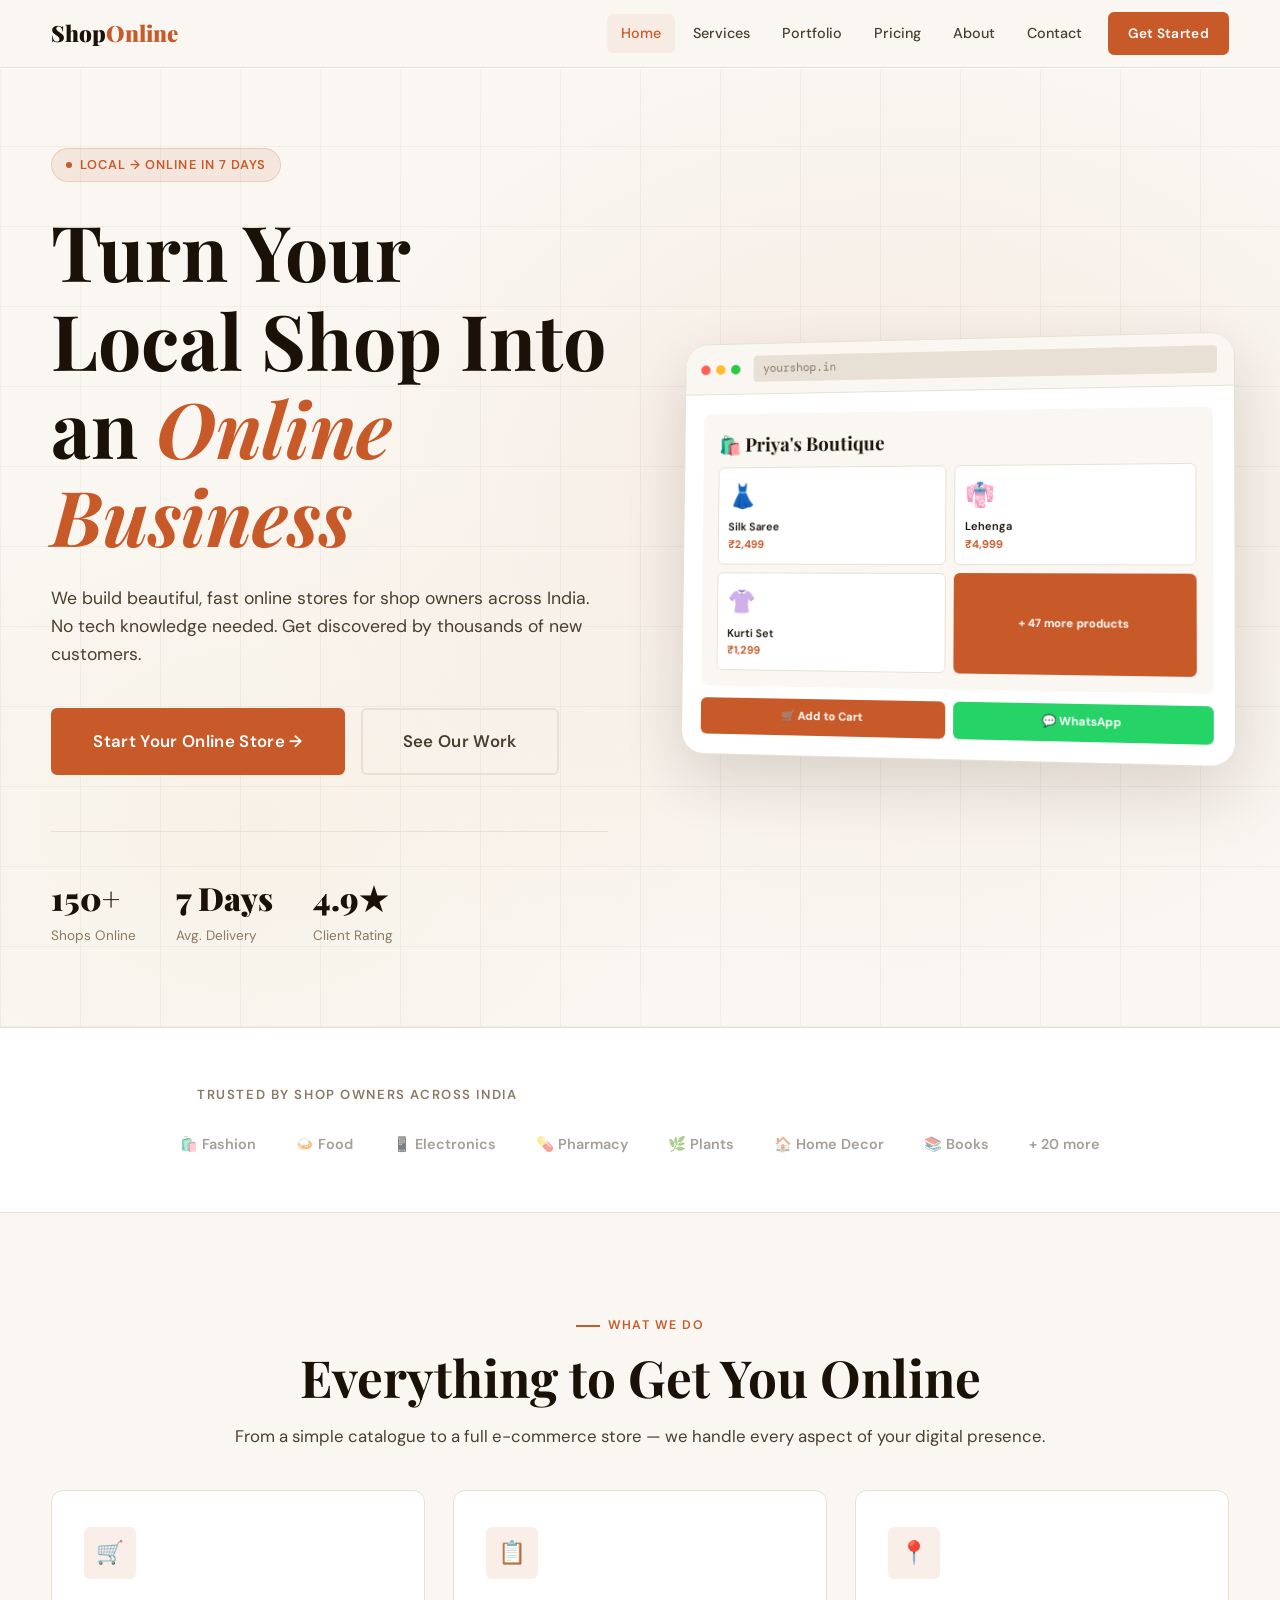
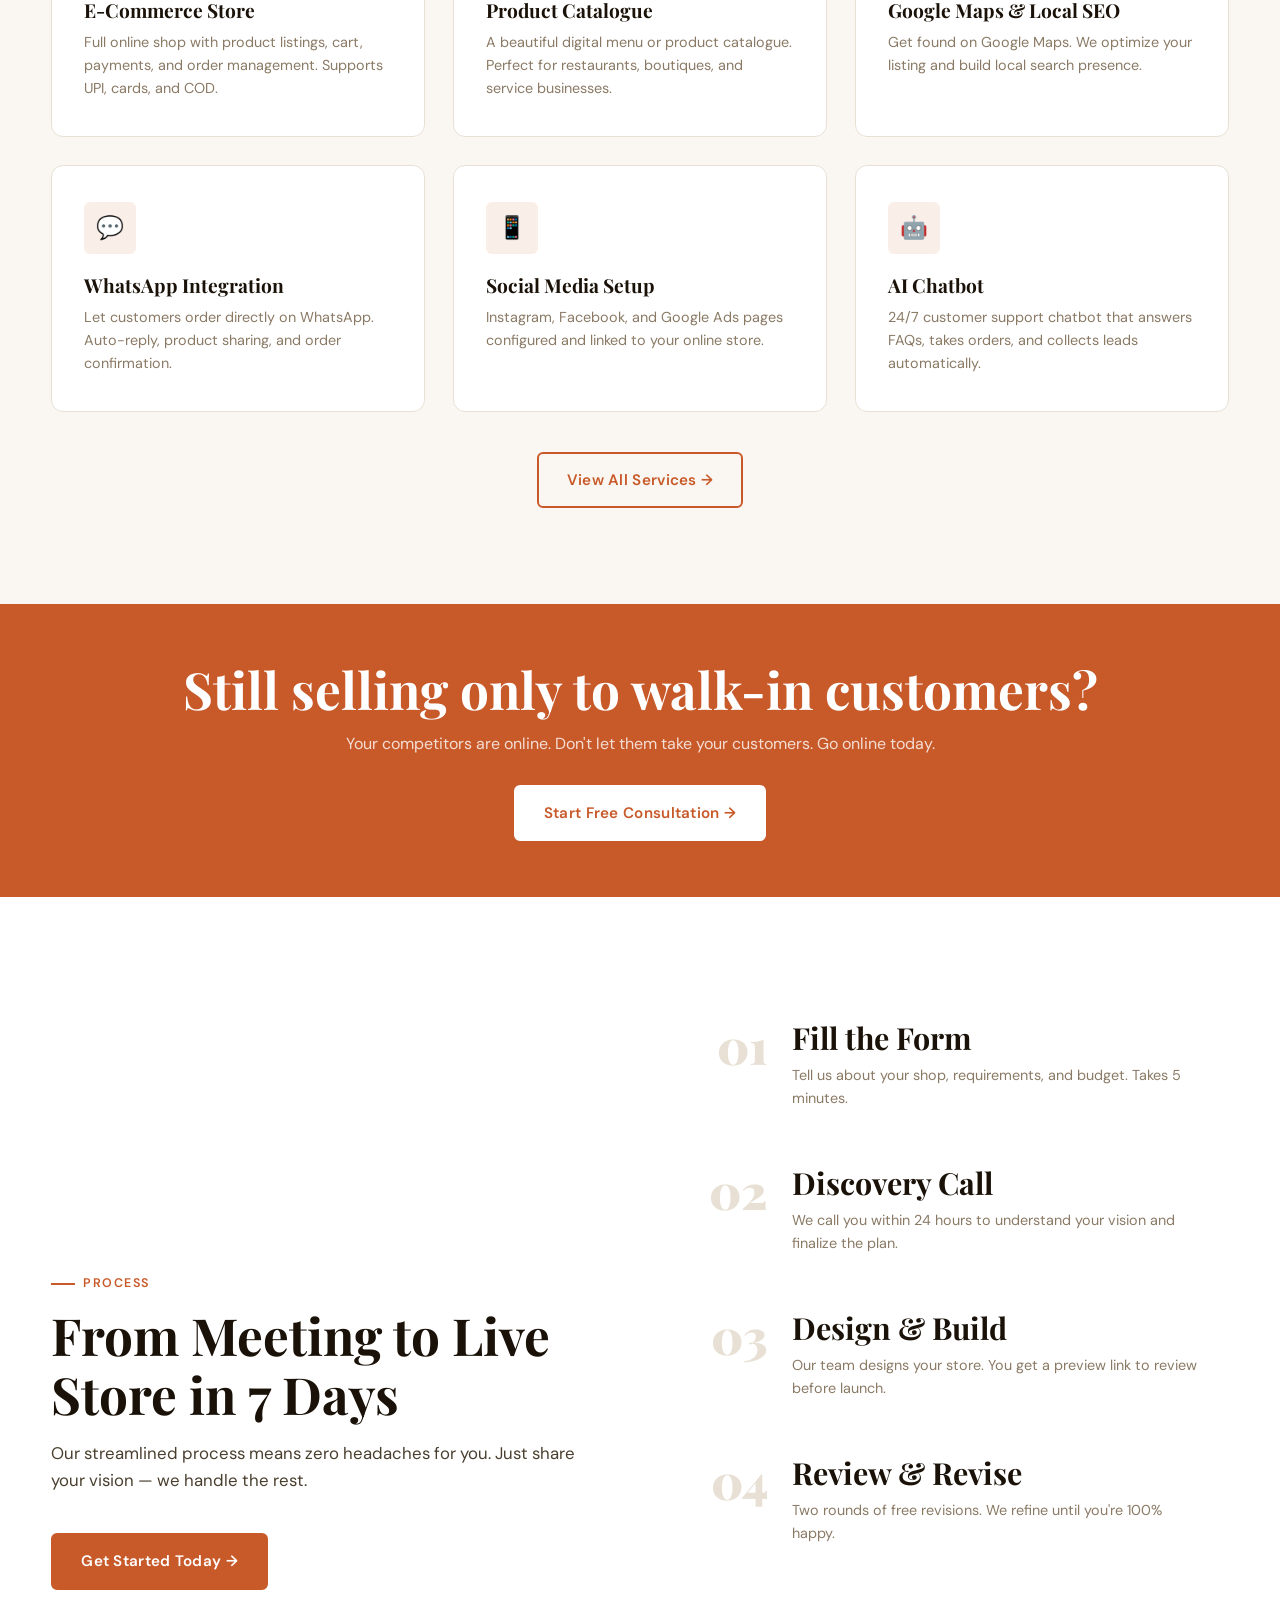
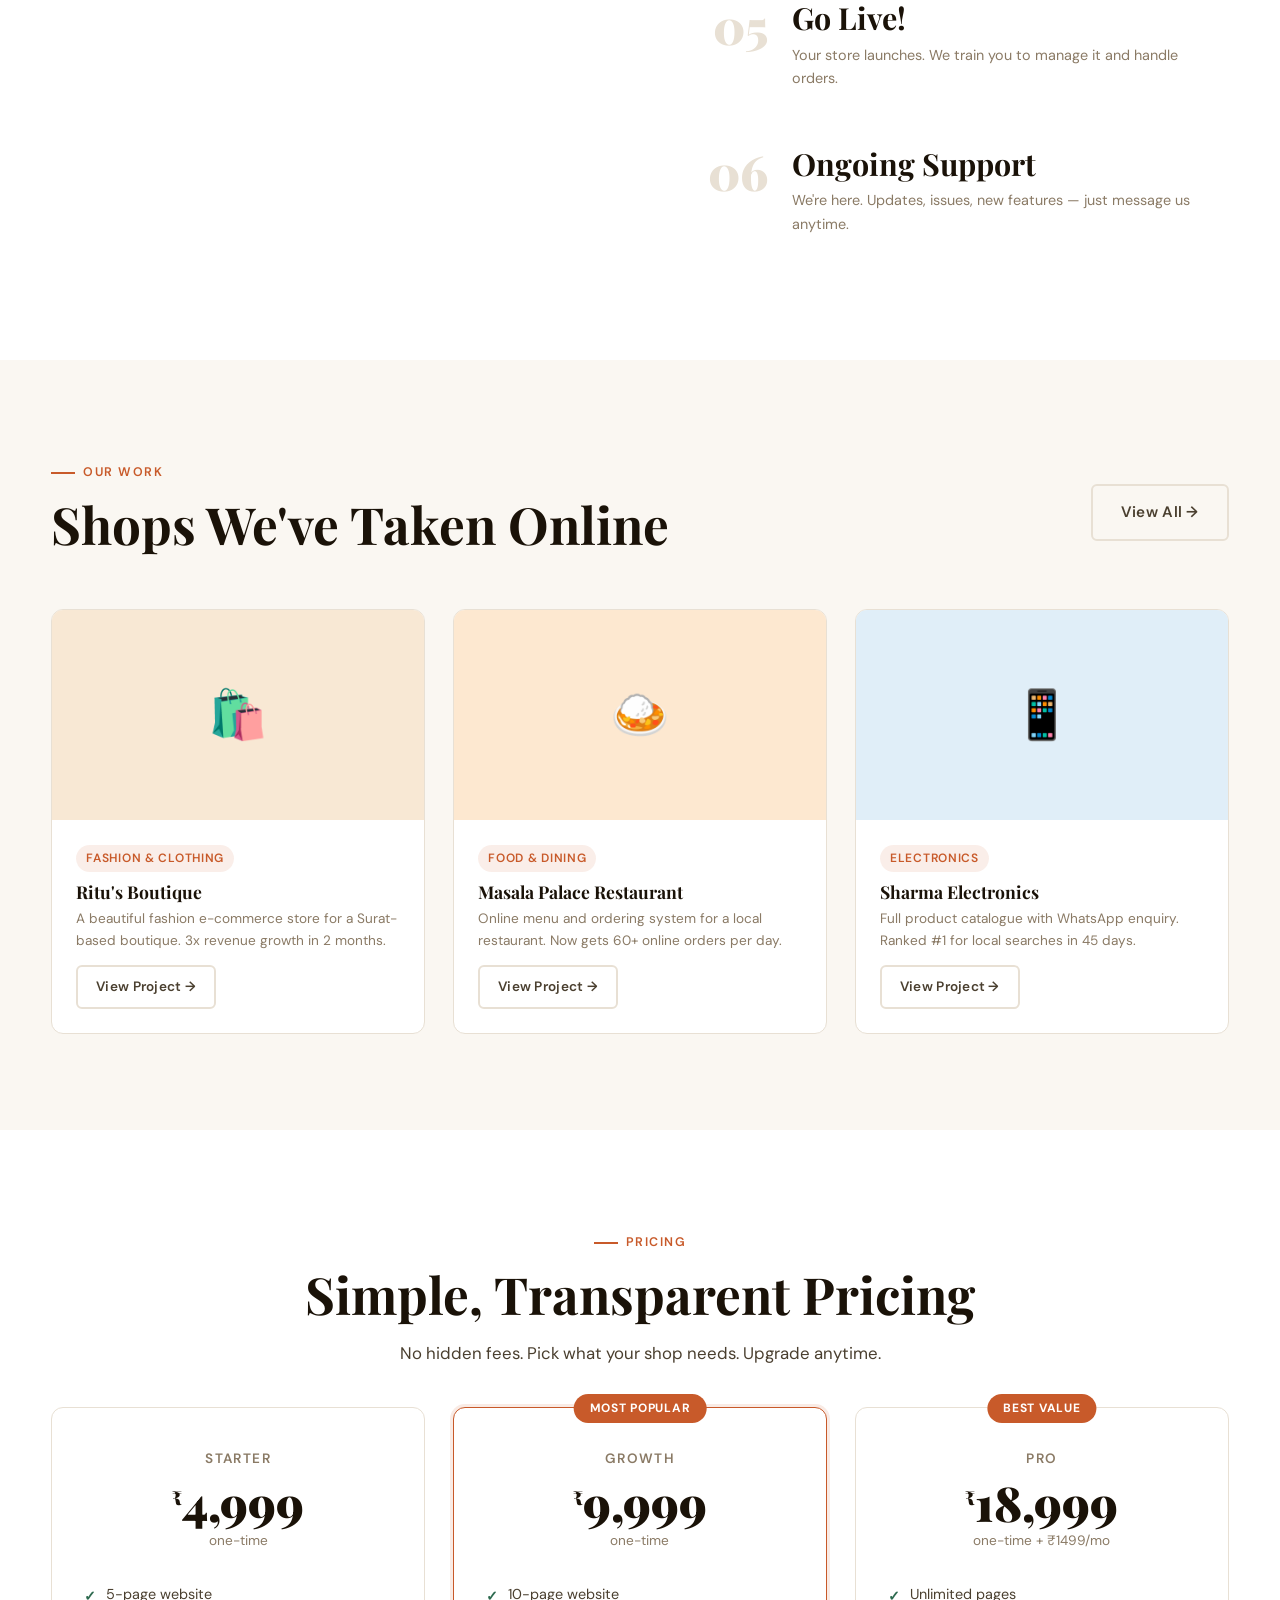
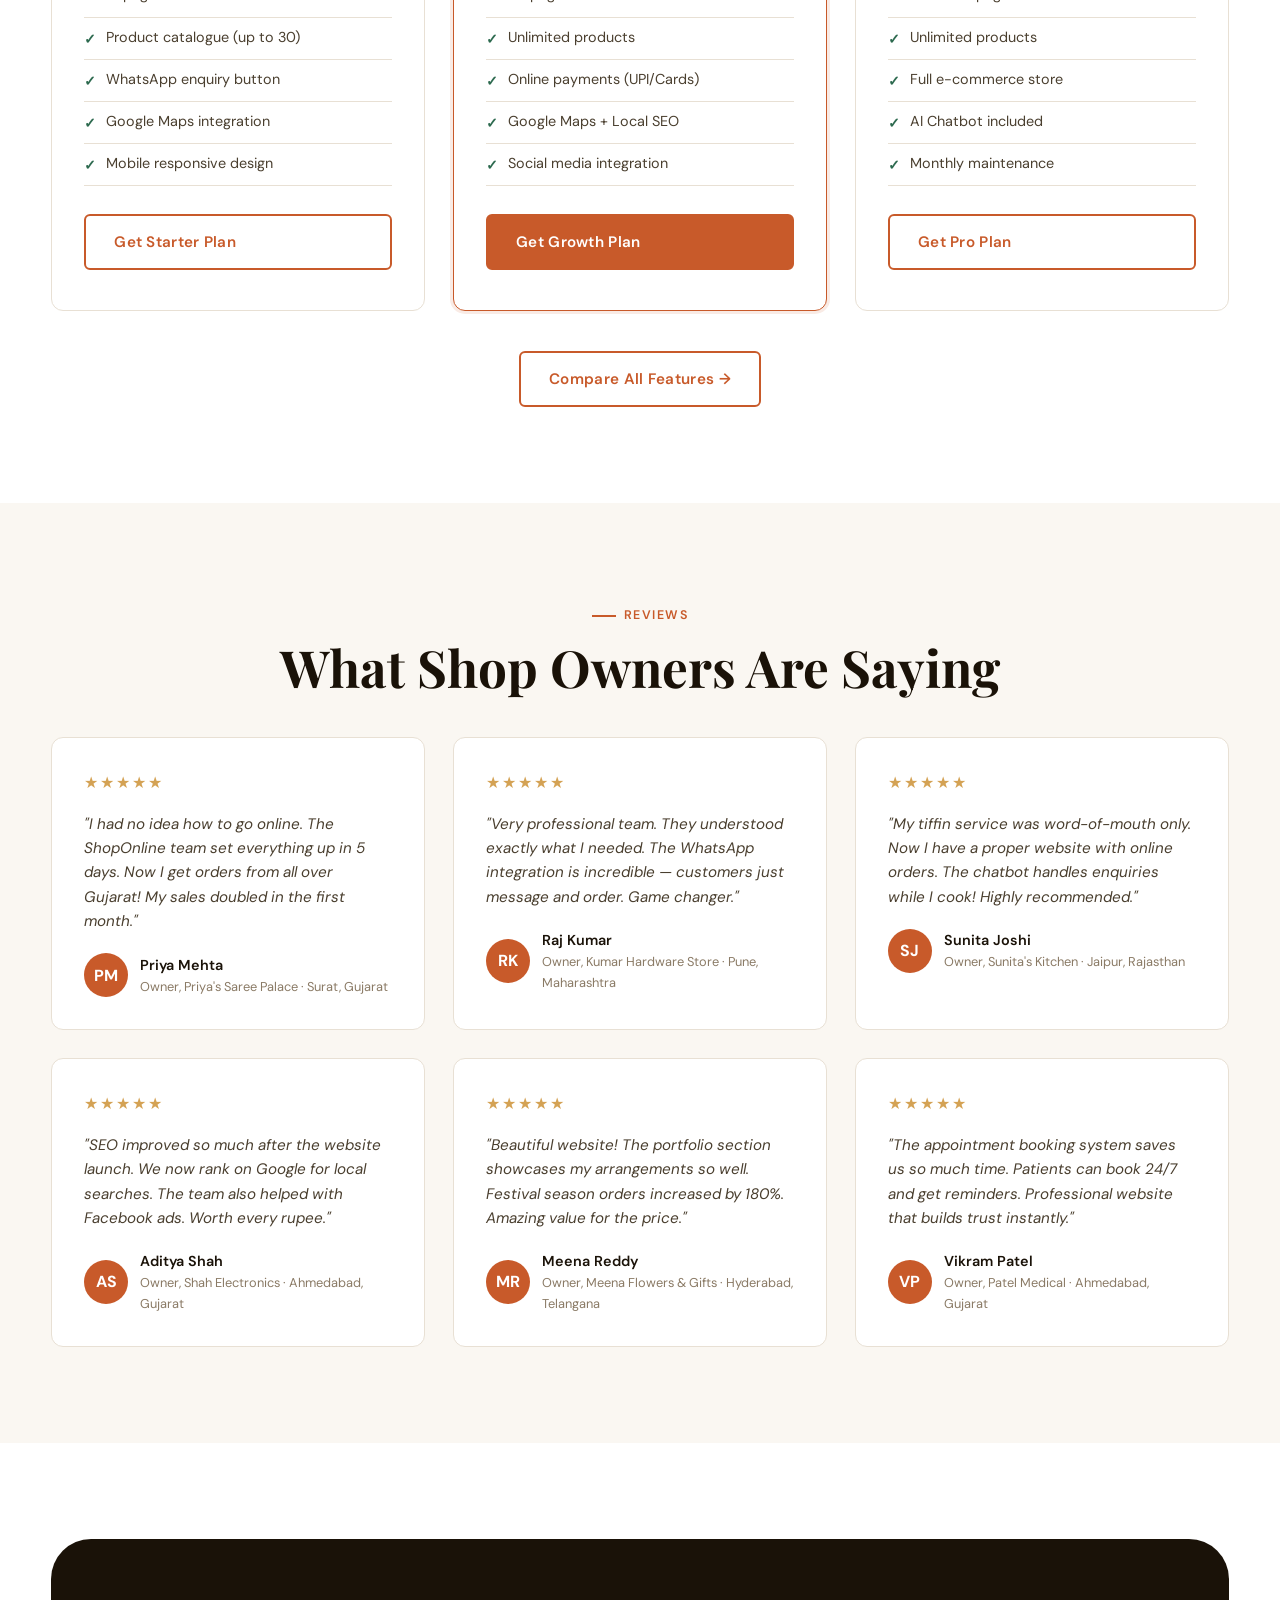
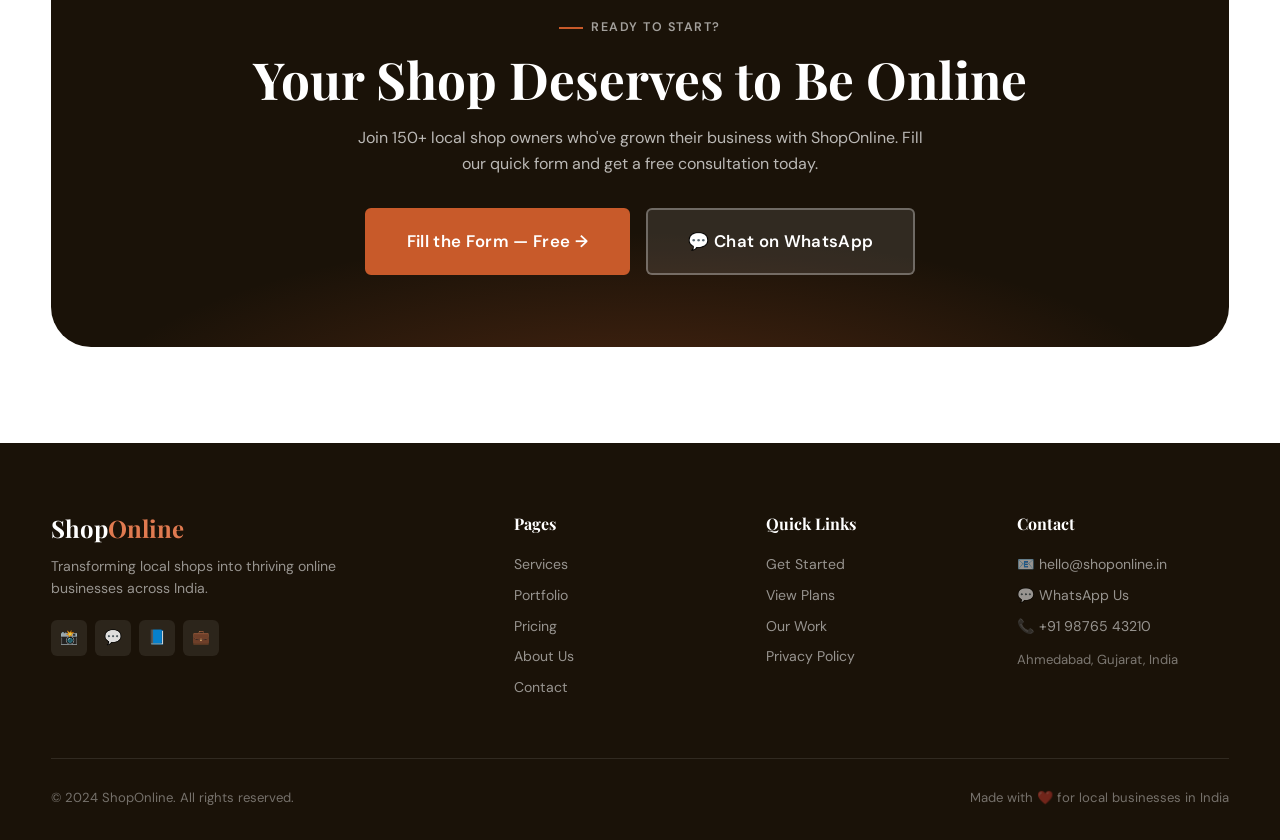
==== index.html @ 73b7eb48 "shoponline files" ====
<!DOCTYPE html>
<html lang="en">
<head>
  <meta charset="UTF-8">
  <meta name="viewport" content="width=device-width, initial-scale=1.0">
  <title>ShopOnline — Turn Your Local Shop Into an Online Business</title>
  <meta name="description" content="We build beautiful online stores for local shop owners across India. Fast, affordable, professional. Go live in 7 days.">
  <meta property="og:title" content="ShopOnline — Turn Your Local Shop Into an Online Business">
  <meta property="og:description" content="We build beautiful online stores for local shop owners across India. Fast, affordable, go live in 7 days.">
  <meta property="og:type" content="website">
  <meta property="og:url" content="https://shoponline.in">
  <meta name="twitter:card" content="summary_large_image">
  <meta name="twitter:title" content="ShopOnline — Local Shop → Online Business">
  <meta name="theme-color" content="#c85a2a">
  <link rel="stylesheet" href="/assets/css/main.css">
  <link rel="icon" href="data:image/svg+xml,<svg xmlns='http://www.w3.org/2000/svg' viewBox='0 0 100 100'><text y='.9em' font-size='90'>🛒</text></svg>">
</head>
<body>

<!-- NAV -->
<nav class="nav" id="mainNav">
  <div class="container nav__inner">
    <a href="/" class="nav__logo">Shop<span>Online</span></a>
    <div class="nav__links">
      <a href="/" class="nav__link active">Home</a>
      <a href="/pages/services.html" class="nav__link">Services</a>
      <a href="/pages/works.html" class="nav__link">Portfolio</a>
      <a href="/pages/pricing.html" class="nav__link">Pricing</a>
      <a href="/pages/about.html" class="nav__link">About</a>
      <a href="/pages/contact.html" class="nav__link">Contact</a>
      <a href="/pages/client-form.html" class="btn btn-primary btn-sm nav__cta">Get Started</a>
    </div>
    <div class="nav__hamburger" id="hamburger">
      <span></span><span></span><span></span>
    </div>
  </div>
  <div class="nav__mobile" id="mobileMenu">
    <a href="/" class="nav__link">Home</a>
    <a href="/pages/services.html" class="nav__link">Services</a>
    <a href="/pages/works.html" class="nav__link">Portfolio</a>
    <a href="/pages/pricing.html" class="nav__link">Pricing</a>
    <a href="/pages/about.html" class="nav__link">About</a>
    <a href="/pages/contact.html" class="nav__link">Contact</a>
    <a href="/pages/client-form.html" class="btn btn-primary w-full" style="margin-top:12px;display:block">Get Started →</a>
  </div>
</nav>

<!-- HERO -->
<section class="hero" id="hero">
  <div class="hero__bg"></div>
  <div class="hero__grid-lines"></div>
  <div class="container">
    <div class="hero__inner">
      <div class="hero__text fade-up">
        <div class="hero__eyebrow">Local → Online in 7 Days</div>
        <h1 class="hero__title">Turn Your Local Shop Into an <em>Online Business</em></h1>
        <p class="hero__desc">We build beautiful, fast online stores for shop owners across India. No tech knowledge needed. Get discovered by thousands of new customers.</p>
        <div class="hero__actions">
          <a href="/pages/client-form.html" class="btn btn-primary btn-lg">Start Your Online Store →</a>
          <a href="/pages/works.html" class="btn btn-ghost btn-lg">See Our Work</a>
        </div>
        <div class="hero__stats">
          <div class="hero__stat">
            <div class="hero__stat-num">150+</div>
            <div class="hero__stat-label">Shops Online</div>
          </div>
          <div class="hero__stat">
            <div class="hero__stat-num">7 Days</div>
            <div class="hero__stat-label">Avg. Delivery</div>
          </div>
          <div class="hero__stat">
            <div class="hero__stat-num">4.9★</div>
            <div class="hero__stat-label">Client Rating</div>
          </div>
        </div>
      </div>
      <div class="hero__visual fade-up" style="transition-delay:.2s">
        <div class="hero__mockup">
          <div class="hero__mockup-bar">
            <div class="hero__mockup-dot"></div>
            <div class="hero__mockup-dot"></div>
            <div class="hero__mockup-dot"></div>
            <div class="hero__mockup-url">yourshop.in</div>
          </div>
          <div class="hero__mockup-content">
            <div style="background:#faf7f2;border-radius:8px;padding:16px;margin-bottom:12px">
              <div style="font-family:'Playfair Display',serif;font-size:1.2rem;font-weight:700;color:#1a1208;margin-bottom:8px">🛍️ Priya's Boutique</div>
              <div style="display:grid;grid-template-columns:1fr 1fr;gap:8px">
                <div style="background:#fff;border-radius:6px;padding:10px;border:1px solid #e8e0d4">
                  <div style="font-size:1.5rem;margin-bottom:4px">👗</div>
                  <div style="font-size:.7rem;font-weight:600;color:#1a1208">Silk Saree</div>
                  <div style="font-size:.7rem;color:#c85a2a;font-weight:700">₹2,499</div>
                </div>
                <div style="background:#fff;border-radius:6px;padding:10px;border:1px solid #e8e0d4">
                  <div style="font-size:1.5rem;margin-bottom:4px">👘</div>
                  <div style="font-size:.7rem;font-weight:600;color:#1a1208">Lehenga</div>
                  <div style="font-size:.7rem;color:#c85a2a;font-weight:700">₹4,999</div>
                </div>
                <div style="background:#fff;border-radius:6px;padding:10px;border:1px solid #e8e0d4">
                  <div style="font-size:1.5rem;margin-bottom:4px">👚</div>
                  <div style="font-size:.7rem;font-weight:600;color:#1a1208">Kurti Set</div>
                  <div style="font-size:.7rem;color:#c85a2a;font-weight:700">₹1,299</div>
                </div>
                <div style="background:#c85a2a;border-radius:6px;padding:10px;display:flex;align-items:center;justify-content:center">
                  <div style="font-size:.7rem;color:#fff;font-weight:700;text-align:center">+ 47 more products</div>
                </div>
              </div>
            </div>
            <div style="display:flex;gap:8px">
              <div style="flex:1;background:#c85a2a;border-radius:6px;padding:9px;text-align:center;font-size:.72rem;color:#fff;font-weight:700">🛒 Add to Cart</div>
              <div style="flex:1;background:#25D366;border-radius:6px;padding:9px;text-align:center;font-size:.72rem;color:#fff;font-weight:700">💬 WhatsApp</div>
            </div>
          </div>
        </div>
      </div>
    </div>
  </div>
</section>

<!-- TRUSTED BY -->
<section class="section--sm" style="background:var(--c-surface);border-top:1px solid var(--c-line);border-bottom:1px solid var(--c-line)">
  <div class="container">
    <div style="text-align:center;margin-bottom:28px">
      <p style="font-size:.82rem;font-weight:600;letter-spacing:.12em;text-transform:uppercase;color:var(--c-ink3)">Trusted by shop owners across India</p>
    </div>
    <div style="display:flex;justify-content:center;align-items:center;gap:40px;flex-wrap:wrap;opacity:.5">
      <span style="font-size:.9rem;font-weight:600;color:var(--c-ink2)">🛍️ Fashion</span>
      <span style="font-size:.9rem;font-weight:600;color:var(--c-ink2)">🍛 Food</span>
      <span style="font-size:.9rem;font-weight:600;color:var(--c-ink2)">📱 Electronics</span>
      <span style="font-size:.9rem;font-weight:600;color:var(--c-ink2)">💊 Pharmacy</span>
      <span style="font-size:.9rem;font-weight:600;color:var(--c-ink2)">🌿 Plants</span>
      <span style="font-size:.9rem;font-weight:600;color:var(--c-ink2)">🏠 Home Decor</span>
      <span style="font-size:.9rem;font-weight:600;color:var(--c-ink2)">📚 Books</span>
      <span style="font-size:.9rem;font-weight:600;color:var(--c-ink2)">+ 20 more</span>
    </div>
  </div>
</section>

<!-- SERVICES PREVIEW -->
<section class="section" id="services-preview">
  <div class="container">
    <div class="text-center mb-6 fade-up">
      <div class="section-label">What We Do</div>
      <h2 class="section-title">Everything to Get You Online</h2>
      <p class="section-desc" style="margin:0 auto">From a simple catalogue to a full e-commerce store — we handle every aspect of your digital presence.</p>
    </div>
    <div class="grid-3" id="services-grid">
      <!-- Rendered by JS -->
    </div>
    <div class="text-center mt-6 fade-up">
      <a href="/pages/services.html" class="btn btn-outline">View All Services →</a>
    </div>
  </div>
</section>

<!-- CTA 1 -->
<section class="section--sm" style="background:var(--c-terra);color:#fff">
  <div class="container" style="text-align:center">
    <h2 style="color:#fff;margin-bottom:12px">Still selling only to walk-in customers?</h2>
    <p style="color:rgba(255,255,255,.8);margin:0 auto 28px">Your competitors are online. Don't let them take your customers. Go online today.</p>
    <a href="/pages/client-form.html" class="btn" style="background:#fff;color:var(--c-terra);border-color:#fff">Start Free Consultation →</a>
  </div>
</section>

<!-- HOW IT WORKS -->
<section class="section" style="background:var(--c-surface)" id="how-it-works">
  <div class="container">
    <div class="grid-2" style="gap:80px;align-items:center">
      <div class="fade-up">
        <div class="section-label">Process</div>
        <h2 class="section-title">From Meeting to Live Store in 7 Days</h2>
        <p class="section-desc mb-6">Our streamlined process means zero headaches for you. Just share your vision — we handle the rest.</p>
        <a href="/pages/client-form.html" class="btn btn-primary">Get Started Today →</a>
      </div>
      <div id="steps-container" class="fade-up" style="transition-delay:.15s">
        <!-- Rendered by JS -->
      </div>
    </div>
  </div>
</section>

<!-- PORTFOLIO PREVIEW -->
<section class="section" id="portfolio-preview">
  <div class="container">
    <div class="flex-between mb-6">
      <div class="fade-up">
        <div class="section-label">Our Work</div>
        <h2 class="section-title">Shops We've Taken Online</h2>
      </div>
      <a href="/pages/works.html" class="btn btn-ghost fade-up" style="flex-shrink:0">View All →</a>
    </div>
    <div class="grid-3" id="portfolio-grid">
      <!-- Rendered by JS -->
    </div>
  </div>
</section>

<!-- PRICING PREVIEW -->
<section class="section" style="background:var(--c-surface)" id="pricing-preview">
  <div class="container">
    <div class="text-center mb-6 fade-up">
      <div class="section-label">Pricing</div>
      <h2 class="section-title">Simple, Transparent Pricing</h2>
      <p class="section-desc" style="margin:0 auto">No hidden fees. Pick what your shop needs. Upgrade anytime.</p>
    </div>
    <div class="grid-3" id="pricing-grid">
      <!-- Rendered by JS -->
    </div>
    <div class="text-center mt-6 fade-up">
      <a href="/pages/pricing.html" class="btn btn-outline">Compare All Features →</a>
    </div>
  </div>
</section>

<!-- TESTIMONIALS -->
<section class="section" id="testimonials">
  <div class="container">
    <div class="text-center mb-6 fade-up">
      <div class="section-label">Reviews</div>
      <h2 class="section-title">What Shop Owners Are Saying</h2>
    </div>
    <div class="grid-3" id="testimonials-grid">
      <!-- Rendered by JS -->
    </div>
  </div>
</section>

<!-- CTA FINAL -->
<section class="section" style="background:var(--c-surface)">
  <div class="container">
    <div class="cta-banner fade-up">
      <div class="section-label" style="justify-content:center;color:rgba(255,255,255,.6)">Ready to Start?</div>
      <h2>Your Shop Deserves to Be Online</h2>
      <p>Join 150+ local shop owners who've grown their business with ShopOnline. Fill our quick form and get a free consultation today.</p>
      <div style="display:flex;gap:16px;justify-content:center;flex-wrap:wrap">
        <a href="/pages/client-form.html" class="btn btn-primary btn-lg">Fill the Form — Free →</a>
        <a href="https://wa.me/919876543210" class="btn btn-lg" style="background:rgba(255,255,255,.1);color:#fff;border-color:rgba(255,255,255,.3)">💬 Chat on WhatsApp</a>
      </div>
    </div>
  </div>
</section>

<!-- FOOTER -->
<footer class="footer">
  <div class="container">
    <div class="footer__grid">
      <div class="footer__brand">
        <h3>Shop<span>Online</span></h3>
        <p>Transforming local shops into thriving online businesses across India.</p>
        <div class="footer__social" style="margin-top:20px">
          <a href="#" title="Instagram">📸</a>
          <a href="#" title="WhatsApp">💬</a>
          <a href="#" title="Facebook">📘</a>
          <a href="#" title="LinkedIn">💼</a>
        </div>
      </div>
      <div class="footer__col">
        <h4>Pages</h4>
        <a href="/pages/services.html">Services</a>
        <a href="/pages/works.html">Portfolio</a>
        <a href="/pages/pricing.html">Pricing</a>
        <a href="/pages/about.html">About Us</a>
        <a href="/pages/contact.html">Contact</a>
      </div>
      <div class="footer__col">
        <h4>Quick Links</h4>
        <a href="/pages/client-form.html">Get Started</a>
        <a href="/pages/pricing.html">View Plans</a>
        <a href="/pages/works.html">Our Work</a>
        <a href="/pages/privacy.html">Privacy Policy</a>
      </div>
      <div class="footer__col">
        <h4>Contact</h4>
        <a href="mailto:hello@shoponline.in">📧 hello@shoponline.in</a>
        <a href="https://wa.me/919876543210">💬 WhatsApp Us</a>
        <a href="tel:+919876543210">📞 +91 98765 43210</a>
        <span style="display:block;margin-top:8px;font-size:.82rem;opacity:.5">Ahmedabad, Gujarat, India</span>
      </div>
    </div>
    <div class="footer__bottom">
      <span>© 2024 ShopOnline. All rights reserved.</span>
      <span>Made with ❤️ for local businesses in India</span>
    </div>
  </div>
</footer>

<div class="toast-container" id="toastContainer"></div>

<script src="/assets/js/core.js"></script>
<script>
(async function() {
  // Load data
  const [site, pages] = await Promise.all([
    fetch('/data/site.json').then(r=>r.json()).catch(()=>({})),
    fetch('/data/pages.json').then(r=>r.json()).catch(()=>({}))
  ]);

  // Services preview (first 6)
  const servicesGrid = document.getElementById('services-grid');
  if (servicesGrid && pages.services) {
    servicesGrid.innerHTML = pages.services.items.slice(0,6).map(s => `
      <div class="card service-card fade-up">
        <div class="service-card__icon">${s.icon}</div>
        <h3>${s.title}</h3>
        <p>${s.description}</p>
      </div>`).join('');
  }

  // Steps
  const stepsContainer = document.getElementById('steps-container');
  if (stepsContainer && pages.howItWorks) {
    stepsContainer.innerHTML = pages.howItWorks.steps.map(s => `
      <div class="step">
        <div class="step__num">${s.num}</div>
        <div class="step__content">
          <h3>${s.title}</h3>
          <p>${s.desc}</p>
        </div>
      </div>`).join('');
  }

  // Portfolio preview (first 3)
  const portfolioGrid = document.getElementById('portfolio-grid');
  if (portfolioGrid && pages.portfolio) {
    portfolioGrid.innerHTML = pages.portfolio.items.slice(0,3).map(p => `
      <div class="card portfolio-card fade-up">
        <div class="portfolio-card__img" style="background:${p.imageColor}">
          <span style="font-size:3rem">${p.image}</span>
        </div>
        <div class="portfolio-card__body">
          <div class="portfolio-card__tag">${p.category}</div>
          <h3>${p.title}</h3>
          <p>${p.description}</p>
          <a href="${p.link}" class="btn btn-ghost btn-sm">View Project →</a>
        </div>
      </div>`).join('');
  }

  // Pricing preview
  const pricingGrid = document.getElementById('pricing-grid');
  if (pricingGrid && pages.pricing) {
    pricingGrid.innerHTML = pages.pricing.plans.map(p => `
      <div class="card pricing-card fade-up ${p.featured ? 'pricing-card--featured' : ''}">
        ${p.badge ? `<div class="pricing-card__badge">${p.badge}</div>` : ''}
        <div class="pricing-card__name">${p.name}</div>
        <div class="pricing-card__price"><sup>${pages.pricing.currency}</sup>${p.price.toLocaleString('en-IN')}</div>
        <div class="pricing-card__period">${p.period}</div>
        <div class="pricing-card__features">
          ${p.features.slice(0,5).map(f => `
            <div class="pricing-card__feature">
              <span class="pricing-card__feature-icon ${f.included ? '' : 'no'}">${f.included ? '✓' : '—'}</span>
              <span>${f.text}</span>
            </div>`).join('')}
        </div>
        <a href="/pages/client-form.html?plan=${p.id}" class="btn ${p.featured ? 'btn-primary' : 'btn-outline'} w-full">${p.cta}</a>
      </div>`).join('');
  }

  // Testimonials
  const testimonialsGrid = document.getElementById('testimonials-grid');
  if (testimonialsGrid && pages.testimonials) {
    testimonialsGrid.innerHTML = pages.testimonials.slice(0,6).map(t => `
      <div class="card testimonial-card fade-up">
        <div class="testimonial-card__stars">${'★'.repeat(t.stars)}</div>
        <p class="testimonial-card__text">"${t.text}"</p>
        <div class="testimonial-card__author">
          <div class="testimonial-card__avatar" style="background:var(--c-terra)">${t.avatar}</div>
          <div>
            <div class="testimonial-card__name">${t.name}</div>
            <div class="testimonial-card__role">${t.role} · ${t.location}</div>
          </div>
        </div>
      </div>`).join('');
  }

  ScrollAnim.init();
})();
</script>
</body>
</html>
---- assets/css/main.css ----
/* ============================================
   ShopOnline — Main CSS
   Design: Warm editorial — terracotta × ink × cream
   ============================================ */

@import url('https://fonts.googleapis.com/css2?family=Playfair+Display:ital,wght@0,400;0,700;0,900;1,400&family=DM+Sans:wght@300;400;500;600&family=DM+Mono:wght@400;500&display=swap');

/* --- Tokens --- */
:root {
  --c-bg:       #faf7f2;
  --c-surface:  #ffffff;
  --c-ink:      #1a1208;
  --c-ink2:     #4a3f2f;
  --c-ink3:     #8a7a65;
  --c-terra:    #c85a2a;
  --c-terra2:   #e07a50;
  --c-gold:     #d4a254;
  --c-green:    #2d6a4f;
  --c-line:     #e8e0d4;
  --c-success:  #2d6a4f;
  --c-error:    #c0392b;

  --r-sm: 6px;
  --r-md: 12px;
  --r-lg: 24px;
  --r-xl: 40px;

  --shadow-sm: 0 2px 8px rgba(26,18,8,.06);
  --shadow-md: 0 8px 32px rgba(26,18,8,.10);
  --shadow-lg: 0 24px 64px rgba(26,18,8,.14);

  --font-display: 'Playfair Display', Georgia, serif;
  --font-body:    'DM Sans', sans-serif;
  --font-mono:    'DM Mono', monospace;

  --max-w: 1200px;
  --nav-h: 68px;
}

/* --- Reset --- */
*, *::before, *::after { box-sizing: border-box; margin: 0; padding: 0; }
html { scroll-behavior: smooth; -webkit-text-size-adjust: 100%; }
body {
  font-family: var(--font-body);
  background: var(--c-bg);
  color: var(--c-ink);
  line-height: 1.6;
  font-size: 16px;
  overflow-x: hidden;
}
img { max-width: 100%; height: auto; display: block; }
a { color: inherit; text-decoration: none; }
button { cursor: pointer; font-family: inherit; }
ul, ol { list-style: none; }
input, textarea, select { font-family: inherit; }

/* --- Typography --- */
h1,h2,h3,h4,h5 { font-family: var(--font-display); line-height: 1.15; }
h1 { font-size: clamp(2.4rem, 6vw, 5rem); }
h2 { font-size: clamp(1.9rem, 4vw, 3.2rem); }
h3 { font-size: clamp(1.3rem, 2.5vw, 1.9rem); }
h4 { font-size: 1.2rem; font-weight: 700; }
p { color: var(--c-ink2); max-width: 68ch; }

/* --- Layout --- */
.container { width: 92%; max-width: var(--max-w); margin: 0 auto; }
.section { padding: 96px 0; }
.section--sm { padding: 56px 0; }
.section--lg { padding: 128px 0; }
.grid-2 { display: grid; grid-template-columns: 1fr 1fr; gap: 32px; }
.grid-3 { display: grid; grid-template-columns: repeat(3,1fr); gap: 28px; }
.grid-4 { display: grid; grid-template-columns: repeat(4,1fr); gap: 24px; }
.flex { display: flex; }
.flex-center { display: flex; align-items: center; justify-content: center; }
.flex-between { display: flex; align-items: center; justify-content: space-between; }
.gap-2 { gap: 8px; }
.gap-3 { gap: 16px; }
.gap-4 { gap: 24px; }

/* --- Buttons --- */
.btn {
  display: inline-flex; align-items: center; gap: 8px;
  padding: 14px 28px; border-radius: var(--r-sm);
  font-size: .95rem; font-weight: 600; letter-spacing: .02em;
  border: 2px solid transparent;
  transition: all .22s cubic-bezier(.4,0,.2,1);
  white-space: nowrap;
}
.btn-primary {
  background: var(--c-terra); color: #fff;
  border-color: var(--c-terra);
}
.btn-primary:hover { background: var(--c-ink); border-color: var(--c-ink); transform: translateY(-1px); box-shadow: var(--shadow-md); }
.btn-outline {
  background: transparent; color: var(--c-terra);
  border-color: var(--c-terra);
}
.btn-outline:hover { background: var(--c-terra); color: #fff; }
.btn-ghost { background: transparent; color: var(--c-ink2); border-color: var(--c-line); }
.btn-ghost:hover { border-color: var(--c-ink2); color: var(--c-ink); }
.btn-lg { padding: 18px 40px; font-size: 1.05rem; }
.btn-sm { padding: 9px 18px; font-size: .85rem; }
.btn-icon { width: 44px; height: 44px; padding: 0; border-radius: 50%; justify-content: center; }

/* --- Cards --- */
.card {
  background: var(--c-surface);
  border: 1px solid var(--c-line);
  border-radius: var(--r-md);
  padding: 32px;
  transition: box-shadow .22s, transform .22s;
}
.card:hover { box-shadow: var(--shadow-md); transform: translateY(-2px); }
.card--dark { background: var(--c-ink); color: #fff; border-color: transparent; }
.card--terra { background: var(--c-terra); color: #fff; border-color: transparent; }
.card--gold { background: var(--c-gold); color: var(--c-ink); border-color: transparent; }

/* --- Nav --- */
.nav {
  position: fixed; top: 0; left: 0; right: 0; z-index: 900;
  height: var(--nav-h);
  background: rgba(250,247,242,.92);
  backdrop-filter: blur(12px);
  border-bottom: 1px solid var(--c-line);
  transition: box-shadow .3s;
}
.nav.scrolled { box-shadow: var(--shadow-sm); }
.nav__inner { height: 100%; display: flex; align-items: center; justify-content: space-between; }
.nav__logo { font-family: var(--font-display); font-size: 1.4rem; font-weight: 900; color: var(--c-ink); }
.nav__logo span { color: var(--c-terra); }
.nav__links { display: flex; gap: 4px; align-items: center; }
.nav__link { padding: 8px 14px; border-radius: var(--r-sm); font-size: .9rem; font-weight: 500; color: var(--c-ink2); transition: all .18s; }
.nav__link:hover, .nav__link.active { color: var(--c-terra); background: rgba(200,90,42,.07); }
.nav__cta { margin-left: 8px; }
.nav__hamburger { display: none; flex-direction: column; gap: 5px; padding: 8px; cursor: pointer; border: none; background: none; }
.nav__hamburger span { display: block; width: 22px; height: 2px; background: var(--c-ink); border-radius: 2px; transition: transform .25s, opacity .25s; }

/* Mobile menu — hidden by default at ALL sizes via max-height transition */
.nav__mobile {
  display: block;               /* always in DOM flow */
  max-height: 0;                /* collapsed */
  overflow: hidden;
  background: var(--c-surface);
  border-bottom: 1px solid transparent;
  transition: max-height .3s ease, border-color .3s, padding .3s;
  position: fixed;
  top: var(--nav-h);
  left: 0; right: 0;
  z-index: 898;
  padding: 0 16px;
  box-shadow: none;
}

/* Open state — driven by JS adding data-open on the nav element */
.nav[data-open] .nav__mobile {
  max-height: 480px;
  border-color: var(--c-line);
  padding: 12px 16px 16px;
  box-shadow: var(--shadow-md);
}

/* Hamburger X animation when open */
.nav[data-open] .nav__hamburger span:nth-child(1) { transform: translateY(7px) rotate(45deg); }
.nav[data-open] .nav__hamburger span:nth-child(2) { opacity: 0; transform: scaleX(0); }
.nav[data-open] .nav__hamburger span:nth-child(3) { transform: translateY(-7px) rotate(-45deg); }

/* --- Hero --- */
.hero {
  min-height: 100vh;
  padding-top: var(--nav-h);
  background: var(--c-bg);
  position: relative;
  overflow: hidden;
  display: flex; align-items: center;
}
.hero__bg {
  position: absolute; inset: 0;
  background: radial-gradient(ellipse 80% 80% at 70% 50%, rgba(200,90,42,.08) 0%, transparent 65%),
              radial-gradient(ellipse 60% 60% at 20% 80%, rgba(212,162,84,.07) 0%, transparent 60%);
}
.hero__grid-lines {
  position: absolute; inset: 0; opacity: .04;
  background-image: repeating-linear-gradient(0deg,var(--c-ink) 0,var(--c-ink) 1px,transparent 1px,transparent 80px),
                    repeating-linear-gradient(90deg,var(--c-ink) 0,var(--c-ink) 1px,transparent 1px,transparent 80px);
}
.hero__inner { position: relative; z-index: 1; display: grid; grid-template-columns: 1fr 1fr; gap: 64px; align-items: center; padding: 80px 0; }
.hero__eyebrow { display: inline-flex; align-items: center; gap: 8px; background: rgba(200,90,42,.1); color: var(--c-terra); border: 1px solid rgba(200,90,42,.2); padding: 6px 14px; border-radius: 100px; font-size: .8rem; font-weight: 600; letter-spacing: .08em; text-transform: uppercase; margin-bottom: 24px; }
.hero__eyebrow::before { content: ''; width: 6px; height: 6px; background: var(--c-terra); border-radius: 50%; animation: pulse 2s infinite; }
.hero__title { margin-bottom: 24px; }
.hero__title em { font-style: italic; color: var(--c-terra); }
.hero__desc { font-size: 1.1rem; color: var(--c-ink2); margin-bottom: 40px; max-width: 52ch; }
.hero__actions { display: flex; gap: 16px; flex-wrap: wrap; }
.hero__stats { display: flex; gap: 40px; margin-top: 56px; padding-top: 40px; border-top: 1px solid var(--c-line); }
.hero__stat-num { font-family: var(--font-display); font-size: 2rem; font-weight: 900; color: var(--c-ink); }
.hero__stat-label { font-size: .85rem; color: var(--c-ink3); margin-top: 2px; }
.hero__visual { position: relative; }
.hero__mockup {
  background: var(--c-surface);
  border: 1px solid var(--c-line);
  border-radius: var(--r-lg);
  overflow: hidden;
  box-shadow: var(--shadow-lg);
  transform: perspective(1200px) rotateY(-8deg) rotateX(2deg);
  transition: transform .6s;
}
.hero__mockup:hover { transform: perspective(1200px) rotateY(-4deg) rotateX(1deg); }
.hero__mockup-bar { display: flex; align-items: center; gap: 6px; padding: 12px 16px; background: var(--c-bg); border-bottom: 1px solid var(--c-line); }
.hero__mockup-dot { width: 10px; height: 10px; border-radius: 50%; }
.hero__mockup-dot:nth-child(1) { background: #ff5f57; }
.hero__mockup-dot:nth-child(2) { background: #ffbd2e; }
.hero__mockup-dot:nth-child(3) { background: #28ca41; }
.hero__mockup-url { flex: 1; background: var(--c-line); border-radius: 4px; padding: 4px 10px; font-size: .75rem; font-family: var(--font-mono); color: var(--c-ink3); margin-left: 8px; }
.hero__mockup-content { padding: 20px; }

/* --- Section headers --- */
.section-label { display: inline-flex; align-items: center; gap: 8px; font-size: .78rem; font-weight: 600; letter-spacing: .12em; text-transform: uppercase; color: var(--c-terra); margin-bottom: 12px; }
.section-label::before { content: ''; display: block; width: 24px; height: 2px; background: var(--c-terra); }
.section-title { margin-bottom: 16px; }
.section-desc { font-size: 1.05rem; color: var(--c-ink2); }

/* --- Service cards --- */
.service-card { padding: 36px 32px; }
.service-card__icon { width: 52px; height: 52px; border-radius: var(--r-sm); background: rgba(200,90,42,.1); color: var(--c-terra); display: flex; align-items: center; justify-content: center; margin-bottom: 20px; font-size: 1.4rem; }
.service-card h3 { font-size: 1.2rem; margin-bottom: 10px; }
.service-card p { font-size: .9rem; color: var(--c-ink3); }

/* --- Portfolio --- */
.portfolio-card { padding: 0; overflow: hidden; }
.portfolio-card__img { width: 100%; aspect-ratio: 16/9; object-fit: cover; background: var(--c-bg); display: flex; align-items: center; justify-content: center; font-size: 3rem; }
.portfolio-card__body { padding: 24px; }
.portfolio-card__tag { display: inline-block; background: rgba(200,90,42,.1); color: var(--c-terra); font-size: .75rem; font-weight: 600; letter-spacing: .06em; text-transform: uppercase; padding: 4px 10px; border-radius: 100px; margin-bottom: 10px; }
.portfolio-card h3 { font-size: 1.1rem; margin-bottom: 6px; }
.portfolio-card p { font-size: .85rem; color: var(--c-ink3); margin-bottom: 14px; }

/* --- Pricing --- */
.pricing-card { text-align: center; padding: 40px 32px; position: relative; }
.pricing-card--featured { border-color: var(--c-terra); box-shadow: 0 0 0 3px rgba(200,90,42,.12); }
.pricing-card__badge { position: absolute; top: -14px; left: 50%; transform: translateX(-50%); background: var(--c-terra); color: #fff; font-size: .75rem; font-weight: 700; padding: 5px 16px; border-radius: 100px; letter-spacing: .06em; text-transform: uppercase; white-space: nowrap; }
.pricing-card__name { font-size: .85rem; font-weight: 600; text-transform: uppercase; letter-spacing: .1em; color: var(--c-ink3); margin-bottom: 8px; }
.pricing-card__price { font-family: var(--font-display); font-size: 3rem; font-weight: 900; color: var(--c-ink); line-height: 1; }
.pricing-card__price sup { font-size: 1.2rem; vertical-align: super; }
.pricing-card__period { font-size: .85rem; color: var(--c-ink3); margin-top: 4px; margin-bottom: 24px; }
.pricing-card__features { text-align: left; margin-bottom: 28px; }
.pricing-card__feature { display: flex; align-items: flex-start; gap: 10px; padding: 8px 0; border-bottom: 1px solid var(--c-line); font-size: .9rem; color: var(--c-ink2); }
.pricing-card__feature-icon { color: var(--c-green); font-weight: 700; flex-shrink: 0; margin-top: 2px; }
.pricing-card__feature-icon.no { color: var(--c-ink3); }

/* --- Testimonials --- */
.testimonial-card { padding: 32px; }
.testimonial-card__stars { color: var(--c-gold); font-size: 1rem; margin-bottom: 16px; letter-spacing: 2px; }
.testimonial-card__text { font-size: .95rem; color: var(--c-ink2); margin-bottom: 20px; font-style: italic; }
.testimonial-card__author { display: flex; align-items: center; gap: 12px; }
.testimonial-card__avatar { width: 44px; height: 44px; border-radius: 50%; background: var(--c-terra); color: #fff; display: flex; align-items: center; justify-content: center; font-weight: 700; font-size: 1rem; flex-shrink: 0; }
.testimonial-card__name { font-weight: 600; font-size: .9rem; }
.testimonial-card__role { font-size: .8rem; color: var(--c-ink3); }

/* --- How it works --- */
.step { display: flex; gap: 24px; padding: 28px; border-radius: var(--r-md); }
.step__num { font-family: var(--font-display); font-size: 3rem; font-weight: 900; color: var(--c-line); line-height: 1; flex-shrink: 0; width: 60px; text-align: right; }
.step__content h3 { margin-bottom: 8px; }
.step__content p { font-size: .9rem; color: var(--c-ink3); }

/* --- CTA Banner --- */
.cta-banner { background: var(--c-ink); color: #fff; border-radius: var(--r-xl); padding: 72px 64px; text-align: center; position: relative; overflow: hidden; }
.cta-banner::before { content: ''; position: absolute; inset: 0; background: radial-gradient(ellipse 80% 80% at 50% 120%, rgba(200,90,42,.3) 0%, transparent 60%); }
.cta-banner > * { position: relative; z-index: 1; }
.cta-banner h2 { color: #fff; margin-bottom: 16px; }
.cta-banner p { color: rgba(255,255,255,.7); margin: 0 auto 32px; max-width: 52ch; }

/* --- Footer --- */
.footer { background: var(--c-ink); color: rgba(255,255,255,.85); padding: 72px 0 32px; }
.footer__grid { display: grid; grid-template-columns: 2fr 1fr 1fr 1fr; gap: 40px; margin-bottom: 56px; }
.footer__brand h3 { font-family: var(--font-display); color: #fff; font-size: 1.5rem; margin-bottom: 12px; }
.footer__brand h3 span { color: var(--c-terra2); }
.footer__brand p { font-size: .88rem; color: rgba(255,255,255,.55); max-width: 32ch; }
.footer__col h4 { font-family: var(--font-display); color: #fff; font-size: 1rem; margin-bottom: 16px; }
.footer__col a { display: block; font-size: .88rem; color: rgba(255,255,255,.55); padding: 4px 0; transition: color .18s; }
.footer__col a:hover { color: var(--c-terra2); }
.footer__bottom { border-top: 1px solid rgba(255,255,255,.1); padding-top: 28px; display: flex; justify-content: space-between; align-items: center; flex-wrap: wrap; gap: 12px; font-size: .82rem; color: rgba(255,255,255,.4); }
.footer__social { display: flex; gap: 8px; }
.footer__social a { width: 36px; height: 36px; background: rgba(255,255,255,.08); border-radius: var(--r-sm); display: flex; align-items: center; justify-content: center; transition: background .18s; font-size: .9rem; }
.footer__social a:hover { background: var(--c-terra); }

/* --- Forms --- */
.form-group { margin-bottom: 20px; }
.form-label { display: block; font-size: .85rem; font-weight: 600; color: var(--c-ink); margin-bottom: 6px; }
.form-label span { color: var(--c-terra); }
.form-input, .form-select, .form-textarea {
  width: 100%; padding: 13px 16px;
  background: var(--c-surface);
  border: 1.5px solid var(--c-line);
  border-radius: var(--r-sm);
  font-size: .95rem; color: var(--c-ink);
  transition: border-color .18s, box-shadow .18s;
  outline: none;
}
.form-input:focus, .form-select:focus, .form-textarea:focus { border-color: var(--c-terra); box-shadow: 0 0 0 3px rgba(200,90,42,.12); }
.form-textarea { resize: vertical; min-height: 120px; }
.form-select { appearance: none; background-image: url("data:image/svg+xml,%3Csvg xmlns='http://www.w3.org/2000/svg' width='12' height='8' viewBox='0 0 12 8'%3E%3Cpath d='M1 1l5 5 5-5' stroke='%238a7a65' stroke-width='1.5' fill='none' stroke-linecap='round'/%3E%3C/svg%3E"); background-repeat: no-repeat; background-position: right 14px center; padding-right: 40px; }
.form-hint { font-size: .8rem; color: var(--c-ink3); margin-top: 5px; }
.form-error { font-size: .8rem; color: var(--c-error); margin-top: 5px; display: none; }
.form-error.show { display: block; }
.checkbox-group { display: grid; grid-template-columns: repeat(auto-fill, minmax(200px, 1fr)); gap: 10px; }
.checkbox-item { display: flex; align-items: flex-start; gap: 10px; padding: 12px; border: 1.5px solid var(--c-line); border-radius: var(--r-sm); cursor: pointer; transition: border-color .18s, background .18s; }
.checkbox-item:hover { border-color: var(--c-terra); background: rgba(200,90,42,.03); }
.checkbox-item input[type="checkbox"] { width: 16px; height: 16px; accent-color: var(--c-terra); flex-shrink: 0; margin-top: 2px; }
.checkbox-item.checked { border-color: var(--c-terra); background: rgba(200,90,42,.06); }
.checkbox-item label { font-size: .88rem; cursor: pointer; line-height: 1.4; }

/* --- Badges / Tags --- */
.tag { display: inline-block; padding: 4px 12px; border-radius: 100px; font-size: .75rem; font-weight: 600; letter-spacing: .05em; }
.tag-terra { background: rgba(200,90,42,.1); color: var(--c-terra); }
.tag-green { background: rgba(45,106,79,.1); color: var(--c-green); }
.tag-gold { background: rgba(212,162,84,.15); color: #a07630; }

/* --- Toast / Alerts --- */
.toast-container { position: fixed; top: 80px; right: 20px; z-index: 9999; display: flex; flex-direction: column; gap: 10px; }
.toast { background: var(--c-ink); color: #fff; padding: 14px 20px; border-radius: var(--r-sm); font-size: .88rem; font-weight: 500; box-shadow: var(--shadow-md); display: flex; align-items: center; gap: 10px; max-width: 360px; animation: slideIn .3s ease; }
.toast.success { background: var(--c-green); }
.toast.error { background: var(--c-error); }
.toast.info { background: var(--c-terra); }
@keyframes slideIn { from { opacity: 0; transform: translateX(30px); } to { opacity: 1; transform: none; } }
@keyframes pulse { 0%,100% { opacity: 1; } 50% { opacity: .4; } }
@keyframes fadeUp { from { opacity: 0; transform: translateY(24px); } to { opacity: 1; transform: none; } }
@keyframes spin { to { transform: rotate(360deg); } }

/* --- Loading --- */
.loader { display: inline-block; width: 18px; height: 18px; border: 2px solid rgba(255,255,255,.3); border-top-color: #fff; border-radius: 50%; animation: spin .6s linear infinite; }
.skeleton { background: linear-gradient(90deg, var(--c-line) 25%, #ede8e0 50%, var(--c-line) 75%); background-size: 200% 100%; animation: shimmer 1.5s infinite; border-radius: var(--r-sm); }
@keyframes shimmer { to { background-position: -200% 0; } }

/* --- Page header --- */
.page-header { padding: calc(var(--nav-h) + 64px) 0 64px; background: var(--c-bg); border-bottom: 1px solid var(--c-line); text-align: center; }
.page-header h1 { margin-bottom: 16px; }
.page-header p { font-size: 1.1rem; color: var(--c-ink2); margin: 0 auto; }
.breadcrumb { display: flex; justify-content: center; gap: 8px; font-size: .82rem; color: var(--c-ink3); margin-bottom: 20px; }
.breadcrumb a { color: var(--c-terra); }
.breadcrumb a:hover { text-decoration: underline; }

/* --- Range slider --- */
.range-labels { display: flex; justify-content: space-between; font-size: .78rem; color: var(--c-ink3); margin-top: 6px; }
input[type=range] { width: 100%; accent-color: var(--c-terra); height: 4px; }

/* --- Dividers --- */
.divider { height: 1px; background: var(--c-line); margin: 48px 0; }
.divider--lg { margin: 80px 0; }

/* --- Utility --- */
.text-center { text-align: center; }
.text-right { text-align: right; }
.mt-1 { margin-top: 4px; } .mt-2 { margin-top: 8px; } .mt-3 { margin-top: 16px; } .mt-4 { margin-top: 24px; } .mt-6 { margin-top: 40px; }
.mb-2 { margin-bottom: 8px; } .mb-3 { margin-bottom: 16px; } .mb-4 { margin-bottom: 24px; } .mb-6 { margin-bottom: 40px; }
.w-full { width: 100%; }
.sr-only { position: absolute; width: 1px; height: 1px; overflow: hidden; clip: rect(0,0,0,0); }
.hidden { display: none !important; }

/* Admin highlight */
.admin-bar { background: var(--c-terra); color: #fff; text-align: center; padding: 10px; font-size: .85rem; font-weight: 600; letter-spacing: .04em; position: fixed; bottom: 0; left: 0; right: 0; z-index: 9000; }
.admin-bar a { color: #fff; text-decoration: underline; margin: 0 8px; }

/* --- Animations on scroll --- */
.fade-up { opacity: 0; transform: translateY(32px); transition: opacity .6s ease, transform .6s ease; }
.fade-up.visible { opacity: 1; transform: none; }

/* Force mobile menu closed at desktop widths no matter what JS state is left */
@media (min-width: 769px) {
  .nav__mobile { max-height: 0 !important; border-color: transparent !important; padding-top: 0 !important; padding-bottom: 0 !important; box-shadow: none !important; }
  .nav__links { display: flex !important; }
}

/* --- Responsive --- */
/* Form layout (client-form two-column) */
@media (max-width: 900px) {
  .form-layout { grid-template-columns: 1fr !important; }
  .form-sidebar { position: static !important; }
}
@media (max-width: 1024px) {
  .grid-4 { grid-template-columns: repeat(2,1fr); }
  .footer__grid { grid-template-columns: 1fr 1fr; }
}
@media (max-width: 768px) {
  .process-grid { grid-template-columns: 1fr !important; }
  .hero__inner { grid-template-columns: 1fr; }
  .hero__visual { display: none; }
  .grid-2, .grid-3 { grid-template-columns: 1fr; }
  .grid-4 { grid-template-columns: 1fr 1fr; }
  .nav__links { display: none; }
  .nav__hamburger { display: flex; }
  .nav__mobile .nav__link { display: block; padding: 12px 16px; border-radius: var(--r-sm); }
  .cta-banner { padding: 48px 28px; }
  .footer__grid { grid-template-columns: 1fr; }
  .hero__stats { flex-wrap: wrap; gap: 24px; }
  .checkbox-group { grid-template-columns: 1fr; }
}
@media (max-width: 480px) {
  .grid-4 { grid-template-columns: 1fr; }
  .btn-lg { padding: 15px 28px; font-size: .95rem; }
}
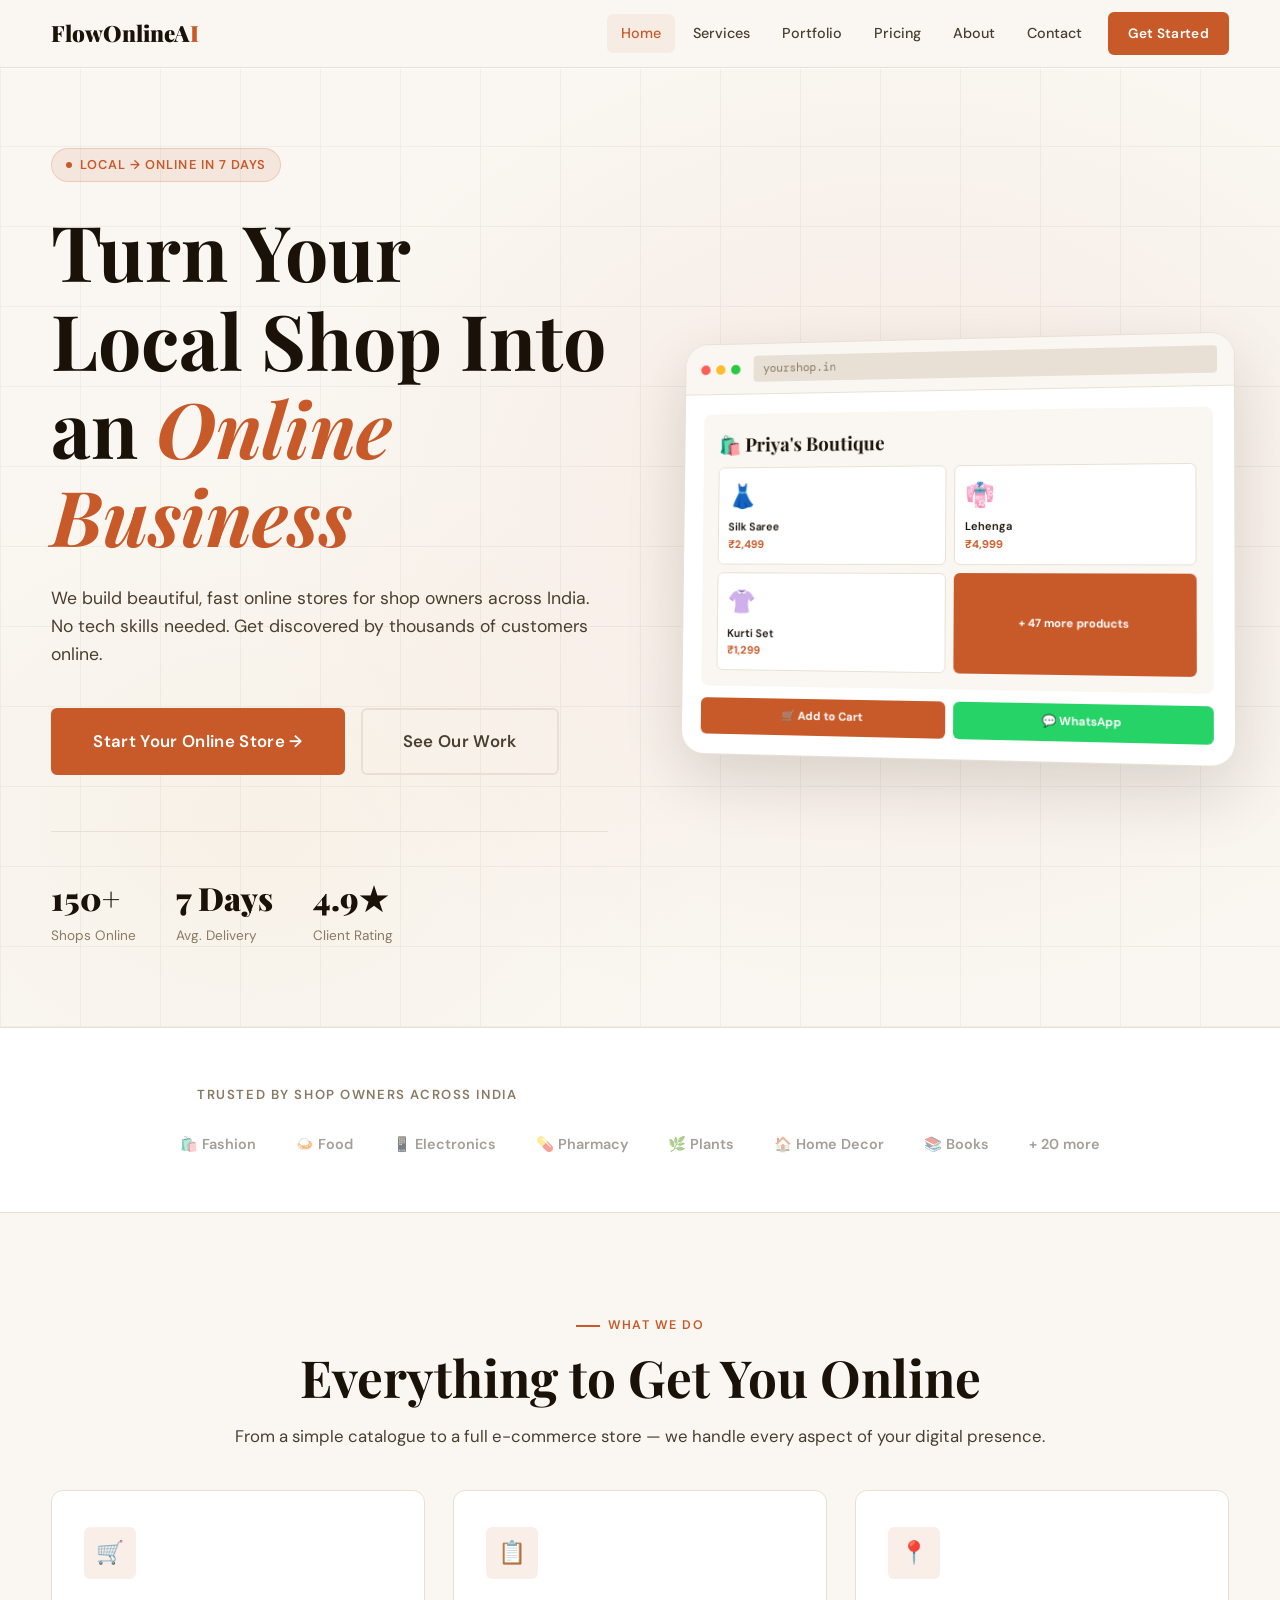
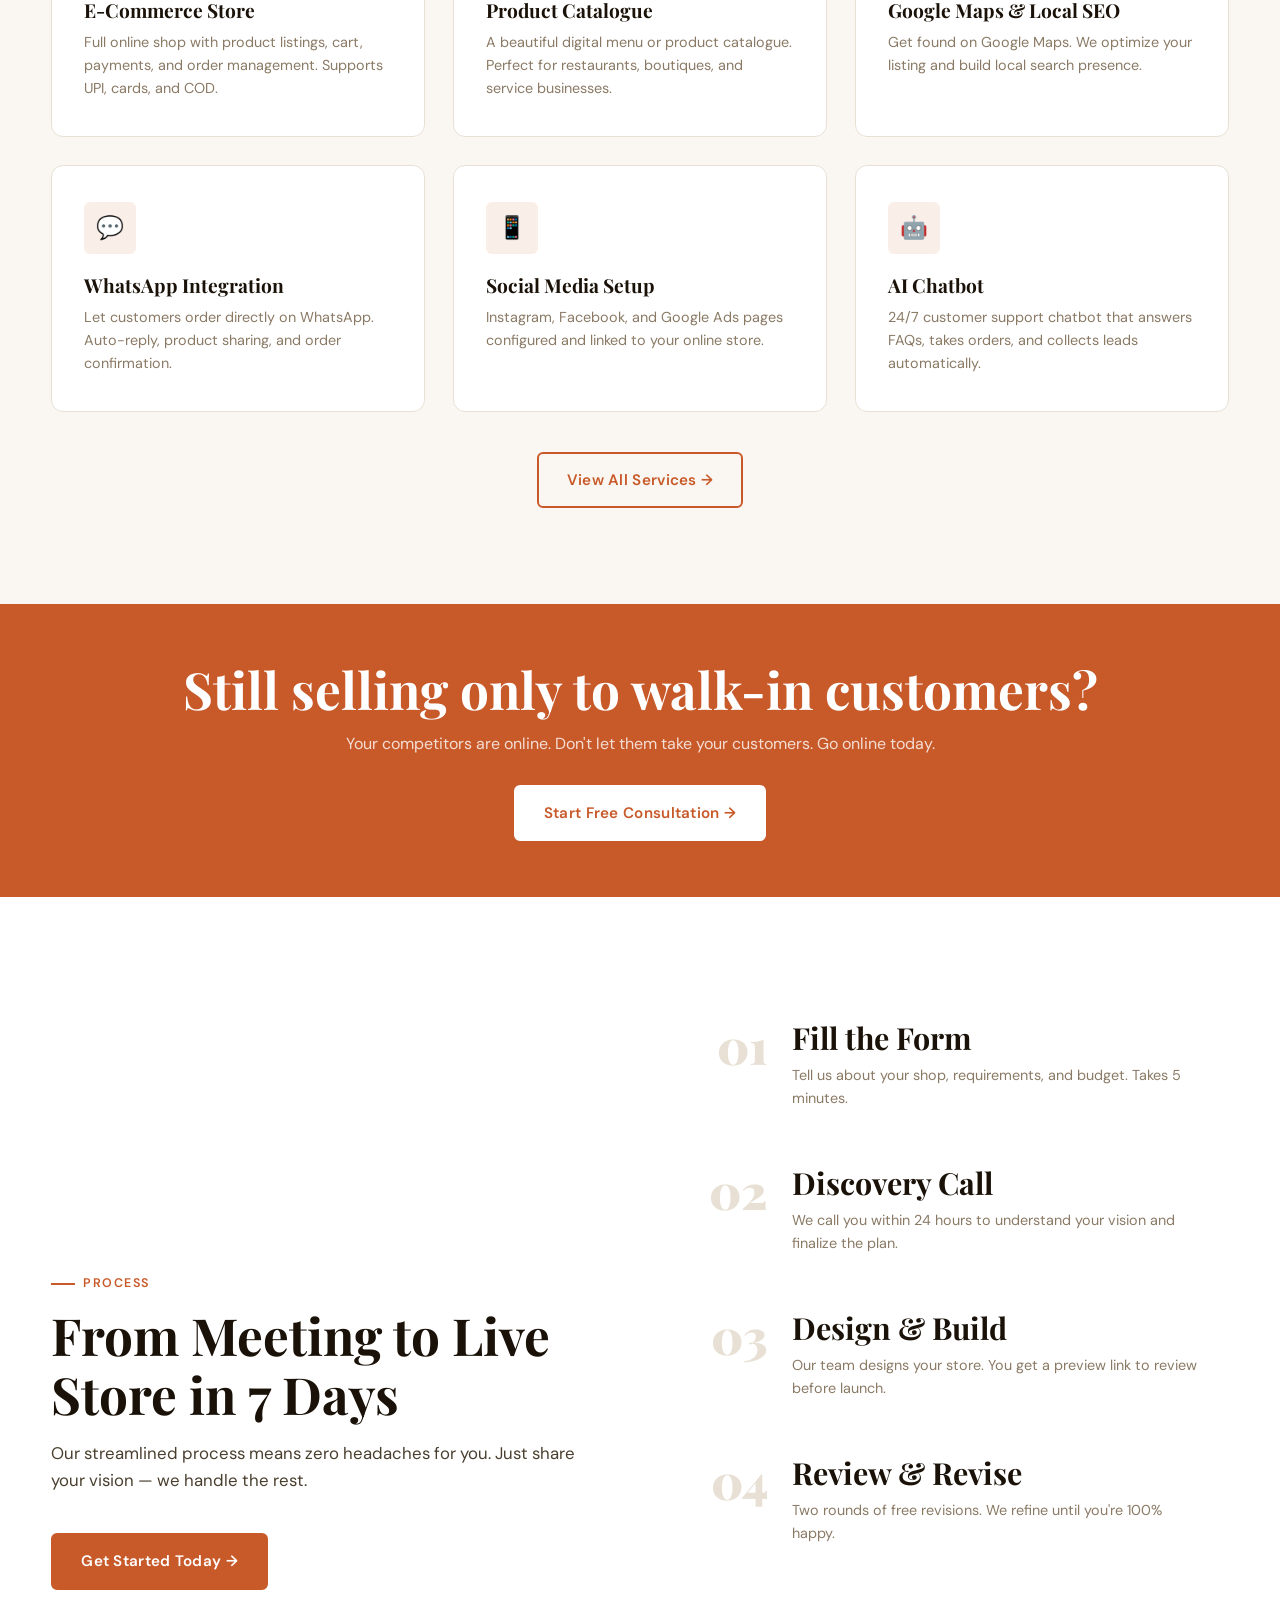
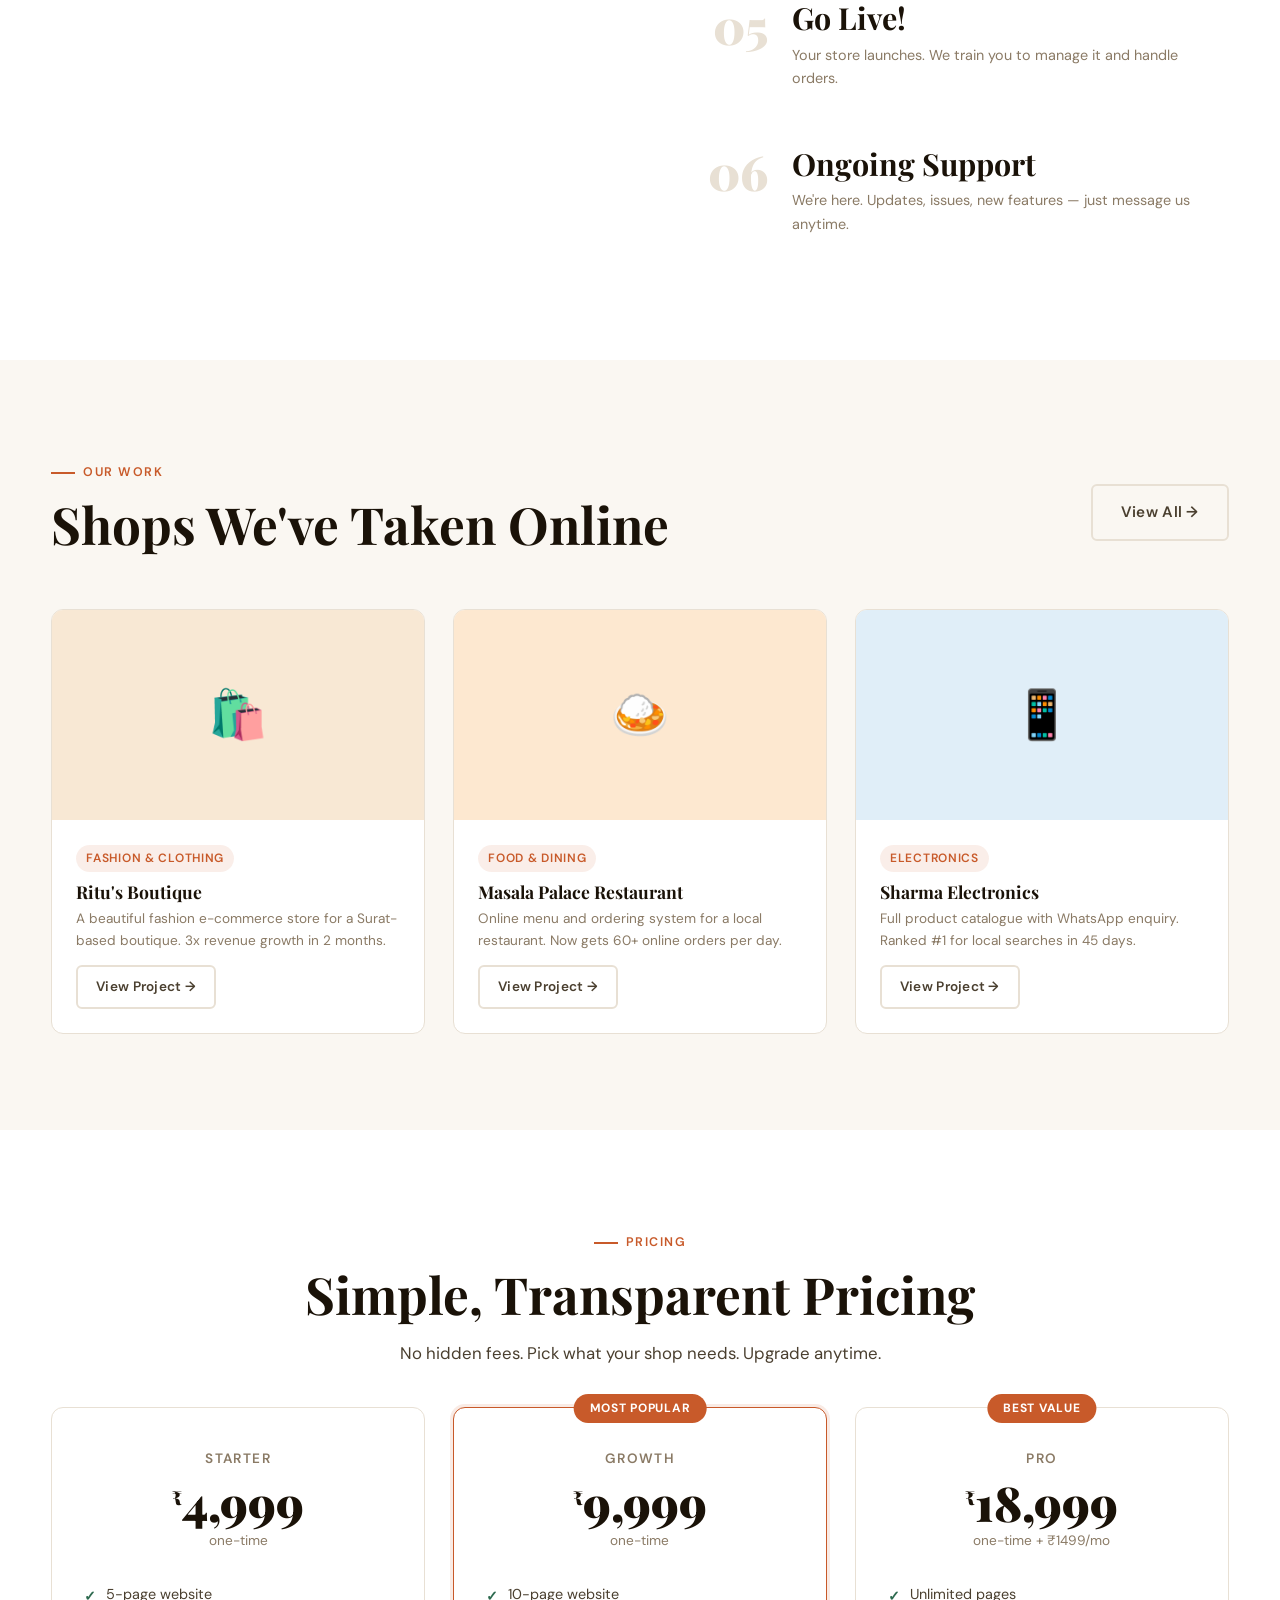
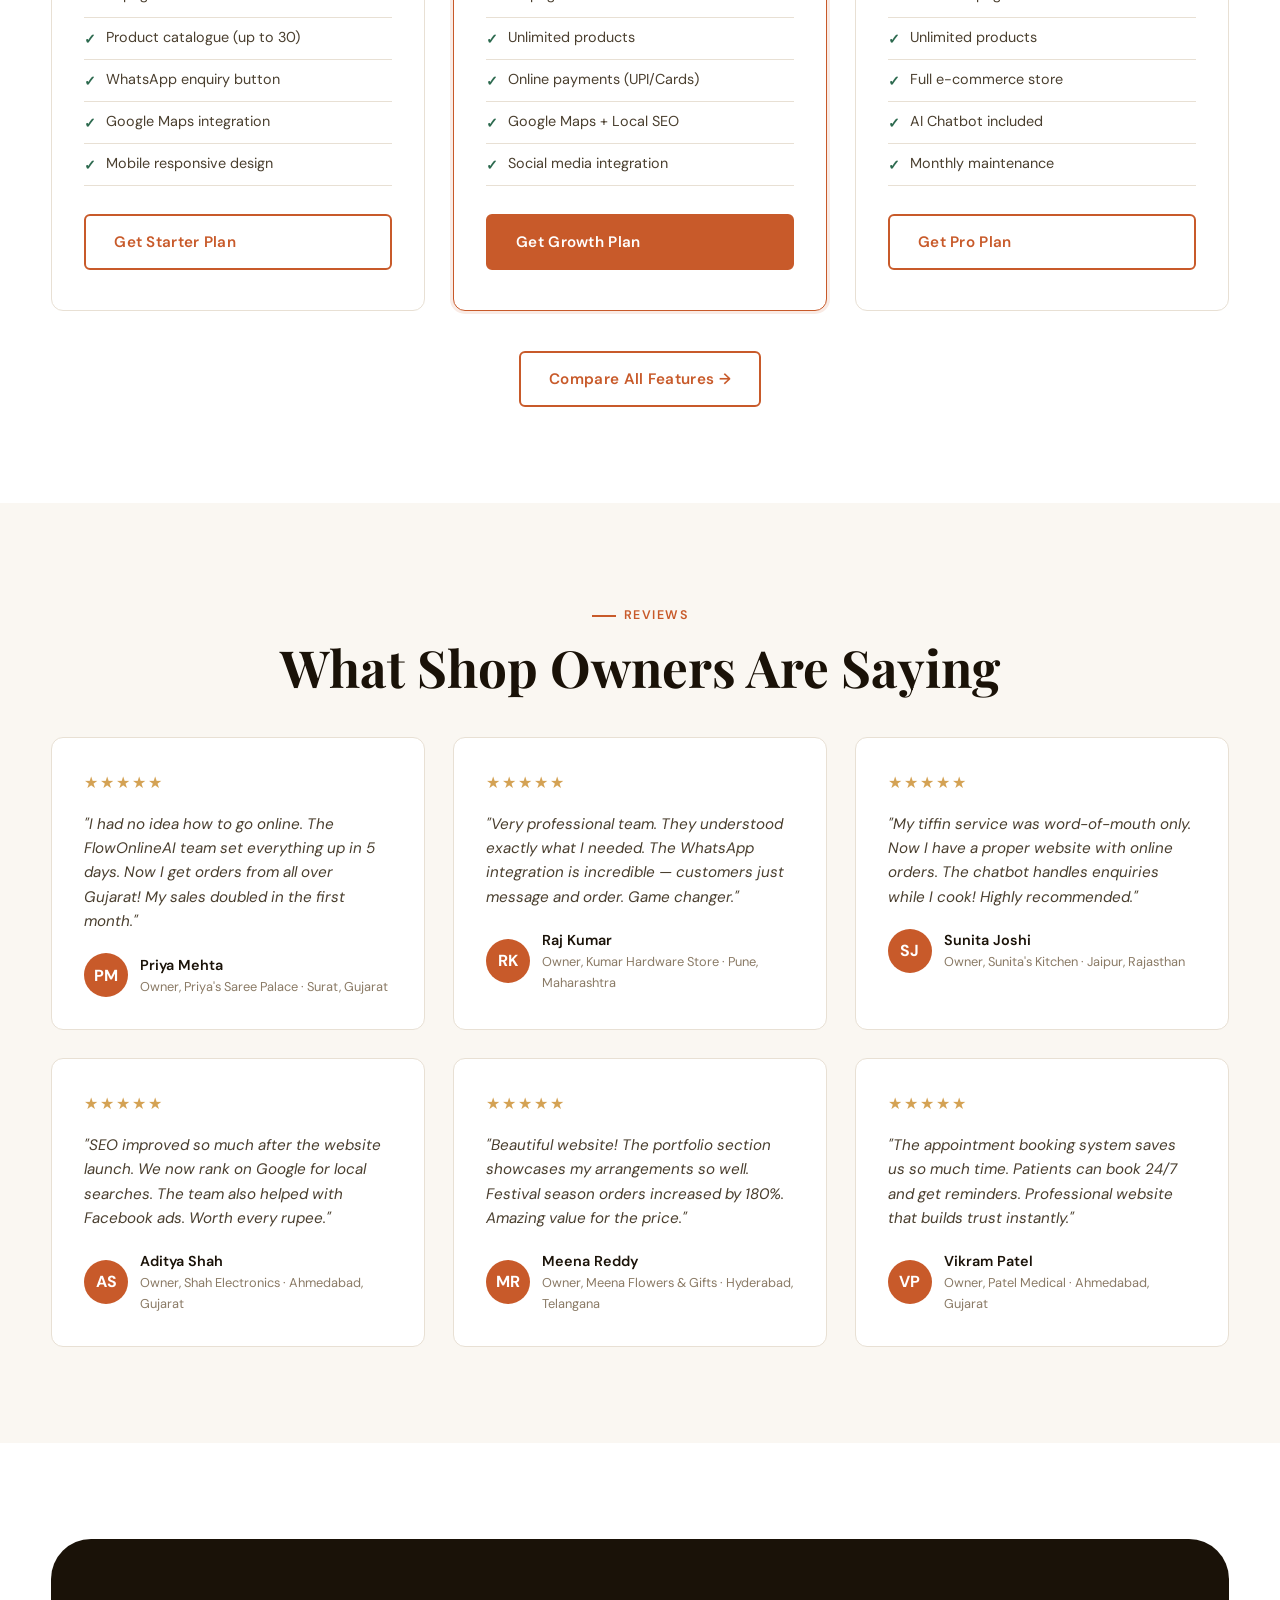
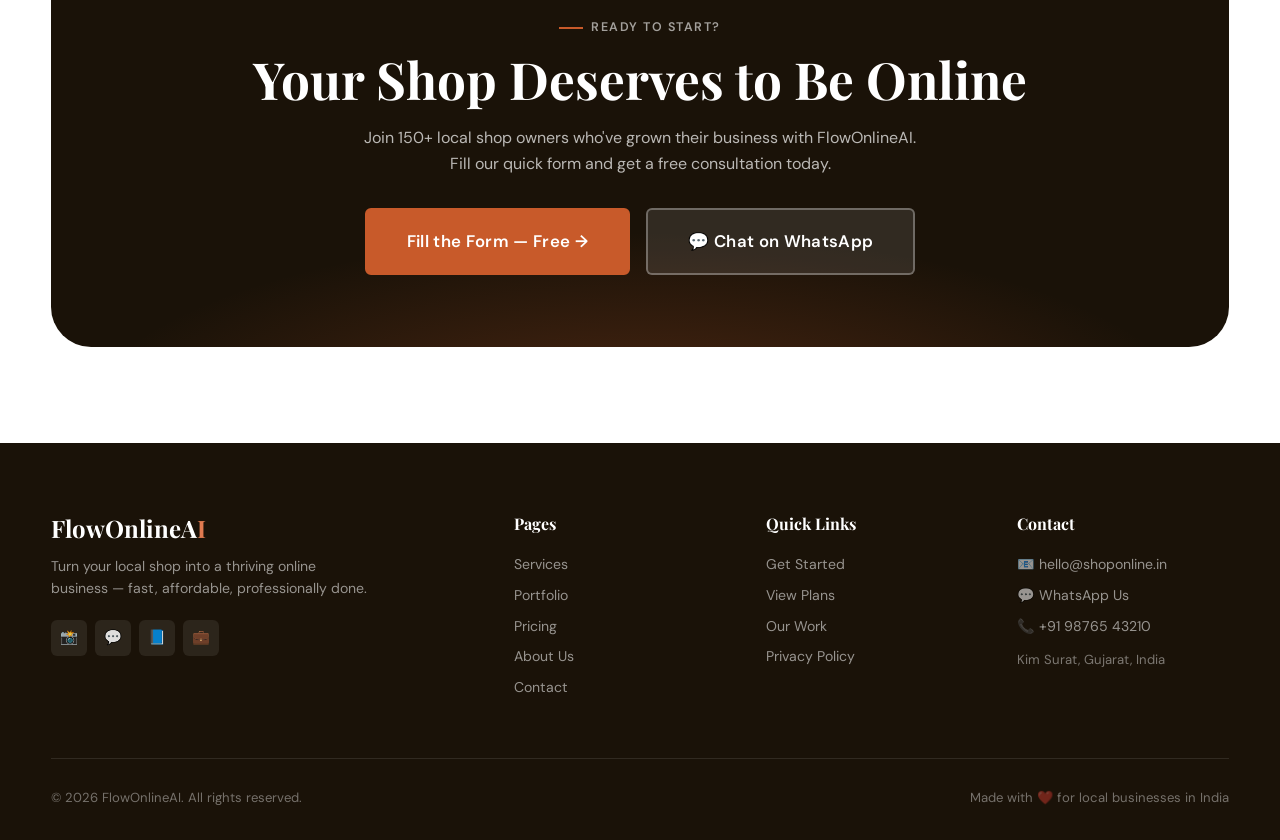
==== commit 1c97752d: "shoponline filesV3" ====
--- a/index.html
+++ b/index.html
@@ -374,6 +374,50 @@
   }
 
   ScrollAnim.init();
+
+  // Apply hero content from site.json
+  if (site.hero) {
+    const h = site.hero;
+    if (h.eyebrow) {
+      const ey = document.querySelector('.hero__eyebrow');
+      if (ey) ey.innerHTML = ey.innerHTML.replace(/Local.*?Days/, h.eyebrow);
+    }
+    if (h.title) {
+      const t = document.querySelector('.hero__title');
+      if (t) t.innerHTML = h.title;
+    }
+    if (h.description) {
+      const d = document.querySelector('.hero__desc');
+      if (d) d.textContent = h.description;
+    }
+    if (h.cta1) {
+      const c1 = document.querySelector('.hero__actions a.btn-primary');
+      if (c1) { c1.textContent = h.cta1.text || c1.textContent; c1.href = h.cta1.href || c1.href; }
+    }
+    if (h.cta2) {
+      const c2 = document.querySelector('.hero__actions a.btn-ghost');
+      if (c2) { c2.textContent = h.cta2.text || c2.textContent; c2.href = h.cta2.href || c2.href; }
+    }
+    if (h.stats) {
+      document.querySelectorAll('.hero__stat').forEach((el, i) => {
+        if (h.stats[i]) {
+          const n = el.querySelector('.hero__stat-num');
+          const l = el.querySelector('.hero__stat-label');
+          if (n && h.stats[i].num) n.textContent = h.stats[i].num;
+          if (l && h.stats[i].label) l.textContent = h.stats[i].label;
+        }
+      });
+    }
+  }
+
+  // Update any remaining hardcoded brand name mentions in page text
+  if (site.name && site.name !== 'ShopOnline') {
+    document.querySelectorAll('p, span, h2, h3').forEach(el => {
+      if (el.children.length === 0 && el.textContent.includes('ShopOnline')) {
+        el.textContent = el.textContent.replace(/ShopOnline/g, site.name);
+      }
+    });
+  }
 })();
 </script>
 </body>
